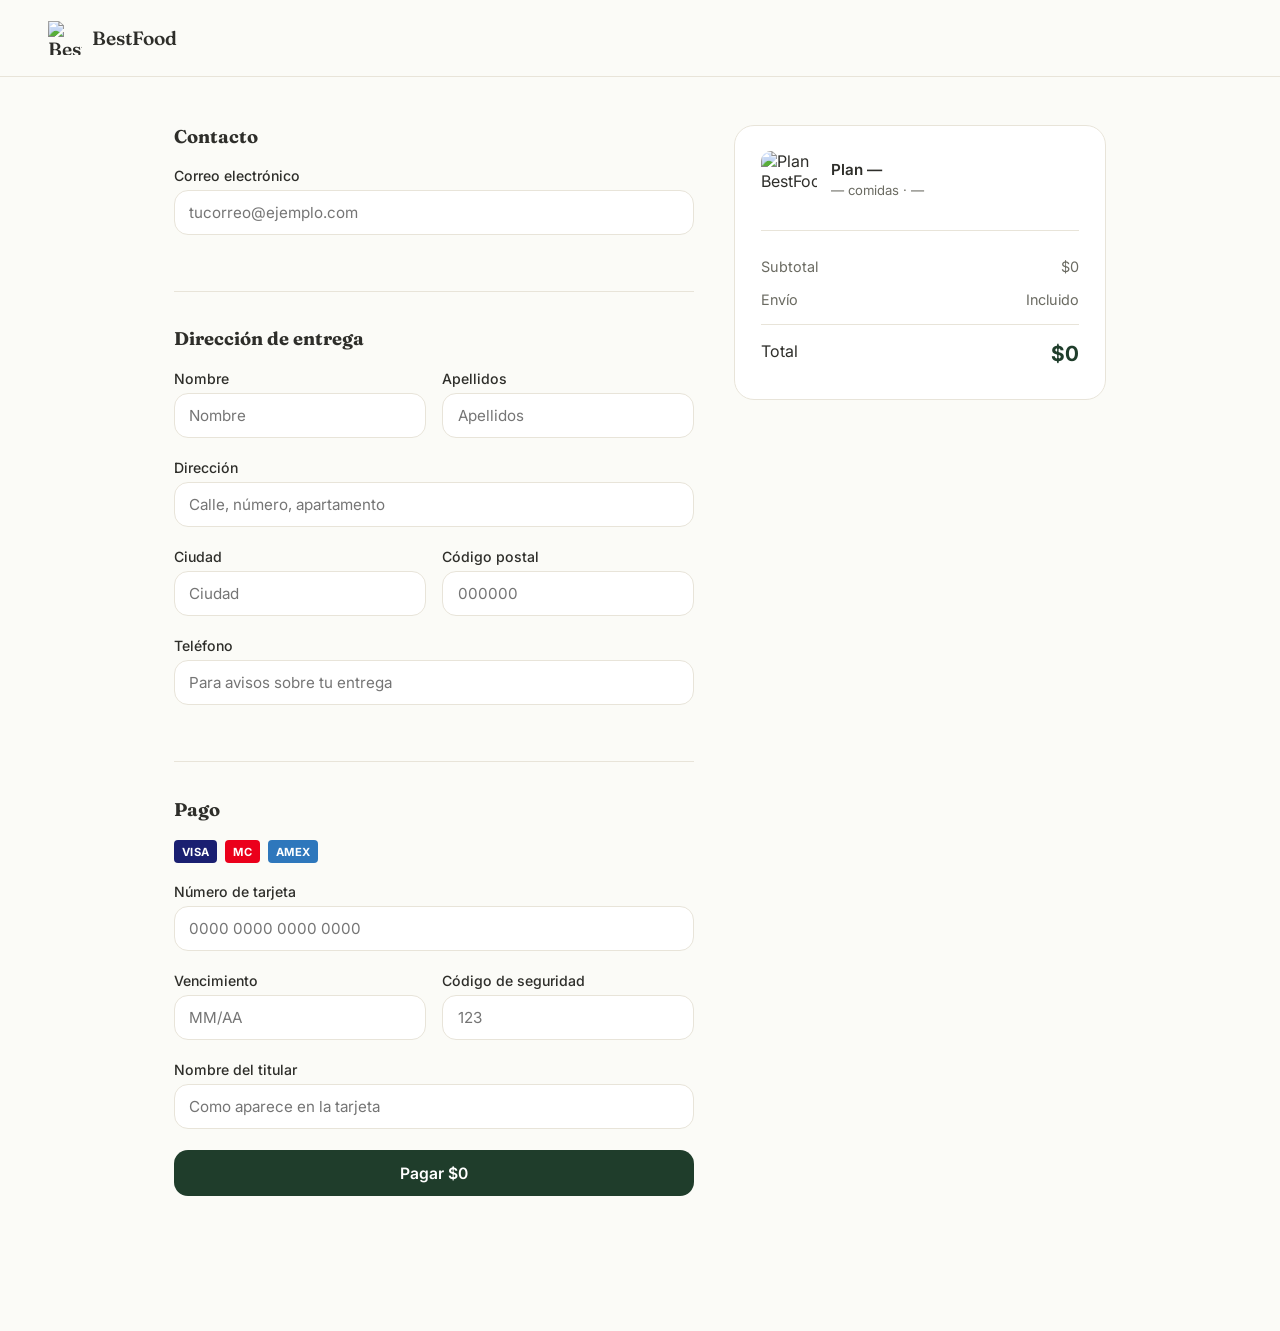
==== checkout.html @ bfc7ee5a "Add files via upload" ====
<!DOCTYPE html>
<html lang="es">
<head>
  <meta charset="UTF-8">
  <meta name="viewport" content="width=device-width, initial-scale=1.0">
  <title>BestFood — Confirma tu pedido</title>

  <link rel="icon" type="image/png" href="assets/logo.png">

  <link rel="preconnect" href="https://fonts.googleapis.com">
  <link href="https://fonts.googleapis.com/css2?family=Fraunces:opsz,wght@9..144,400;9..144,600;9..144,700&family=Inter:wght@400;500;600;700&display=swap" rel="stylesheet">

  <link rel="stylesheet" href="css/styles.css">
</head>
<body>

  <header class="site-nav">
    <a href="landing.html" class="nav-logo">
      <img src="assets/logo.png" alt="BestFood" class="nav-logo-icon">
      BestFood
    </a>
  </header>

  <section class="checkout-wrap">

    <!-- ============ FORMULARIO: CONTACTO + ENTREGA + PAGO ============ -->
    <div class="checkout-form-col">

      <form id="payment-form" novalidate>

        <div class="checkout-block">
          <h2>Contacto</h2>
          <div class="field">
            <label for="contact-email">Correo electrónico</label>
            <input type="email" id="contact-email" placeholder="tucorreo@ejemplo.com" required>
          </div>
        </div>

        <div class="checkout-block">
          <h2>Dirección de entrega</h2>
          <div class="field-row-split">
            <div class="field">
              <label for="ship-name">Nombre</label>
              <input type="text" id="ship-name" placeholder="Nombre" required>
            </div>
            <div class="field">
              <label for="ship-lastname">Apellidos</label>
              <input type="text" id="ship-lastname" placeholder="Apellidos" required>
            </div>
          </div>
          <div class="field">
            <label for="ship-address">Dirección</label>
            <input type="text" id="ship-address" placeholder="Calle, número, apartamento" required>
          </div>
          <div class="field-row-split">
            <div class="field">
              <label for="ship-city">Ciudad</label>
              <input type="text" id="ship-city" placeholder="Ciudad" required>
            </div>
            <div class="field">
              <label for="ship-zip">Código postal</label>
              <input type="text" id="ship-zip" placeholder="000000" required>
            </div>
          </div>
          <div class="field">
            <label for="ship-phone">Teléfono</label>
            <input type="tel" id="ship-phone" placeholder="Para avisos sobre tu entrega" required>
          </div>
        </div>

        <div class="checkout-block" id="checkout-payment">
          <h2>Pago</h2>
          <div class="card-brands">
            <span class="card-brand visa">VISA</span>
            <span class="card-brand mc">MC</span>
            <span class="card-brand amex">AMEX</span>
          </div>

          <div class="field">
            <label for="card-number">Número de tarjeta</label>
            <input type="text" id="card-number" placeholder="0000 0000 0000 0000" maxlength="19" inputmode="numeric" required>
          </div>

          <div class="field-row-split">
            <div class="field">
              <label for="card-expiry">Vencimiento</label>
              <input type="text" id="card-expiry" placeholder="MM/AA" maxlength="5" required>
            </div>
            <div class="field">
              <label for="card-cvv">Código de seguridad</label>
              <input type="text" id="card-cvv" placeholder="123" maxlength="3" inputmode="numeric" required>
            </div>
          </div>

          <div class="field">
            <label for="card-name">Nombre del titular</label>
            <input type="text" id="card-name" placeholder="Como aparece en la tarjeta" required>
          </div>

          <button type="submit" class="btn-primary btn-block" id="pay-btn">Pagar <span id="pay-btn-total">$0</span></button>
        </div>
      </form>
    </div>

    <!-- ============ RESUMEN DEL PEDIDO (columna lateral) ============ -->
    <div class="checkout-summary-col">
      <div class="checkout-summary">
        <div class="summary-item">
          <img src="https://images.pexels.com/photos/725991/pexels-photo-725991.jpeg?cs=tinysrgb&w=200" alt="Plan BestFood" class="summary-thumb">
          <div>
            <p class="summary-item-title">Plan <span id="summary-plan">—</span></p>
            <p class="summary-item-sub"><span id="summary-meals">—</span> · <span id="summary-delivery">—</span></p>
          </div>
        </div>

        <div class="summary-line">
          <span>Subtotal</span>
          <span id="summary-subtotal">$0</span>
        </div>
        <div class="summary-line">
          <span>Envío</span>
          <span>Incluido</span>
        </div>
        <div class="summary-line summary-total">
          <span>Total</span>
          <strong id="summary-total">$0</strong>
        </div>
      </div>
    </div>

    <!-- ============ MENSAJE DE ÉXITO (oculto hasta pagar) ============ -->
    <div class="checkout-success" id="checkout-success">
      <div class="success-icon">✓</div>
      <h2>¡Pedido confirmado!</h2>
      <p>Tu suscripción a BestFood quedó activada. Te enviamos la confirmación a tu correo.</p>
      <a href="cuenta.html" class="btn-ghost btn-block">Ir a mi cuenta</a>
    </div>

  </section>

  <script src="js/script.js"></script>
  <script src="js/integracion-platos.js"></script>
</body>
</html>
---- css/styles.css ----
/* ============================================
   BESTFOOD — TOKENS DE DISEÑO
   Aquí definimos nuestra "paleta oficial" como variables,
   así si un color cambia, lo cambiamos en un solo lugar.
   ============================================ */
:root {
  --forest: #1F3D2B;       /* verde principal: marca, botones */
  --forest-dark: #16301F;  /* verde oscuro: hover, fondos fuertes */
  --mango: #F2A93B;        /* acento cálido: energía, festival */
  --cream: #FBFBF7;        /* fondo claro general */
  --sand: #E8E4D9;         /* tarjetas / bloques suaves */
  --ink: #2E2E2A;          /* texto principal */
  --ink-soft: #6B6B62;     /* texto secundario */
  --error: #C4453A;

  --sage: #8FBFA0;         /* verde suave: acentos secundarios */
  --mist: #E4EFE6;         /* verde muy claro: fondos suaves */

  --font-display: 'Fraunces', serif;
  --font-body: 'Inter', sans-serif;

  --radius: 14px;
  --radius-lg: 20px;
}

* {
  box-sizing: border-box;
  margin: 0;
  padding: 0;
}

body {
  font-family: var(--font-body);
  color: var(--ink);
  background: var(--cream);
}

/* ============================================
   LAYOUT GENERAL: dos columnas (marca | formulario)
   ============================================ */
.auth-screen {
  display: grid;
  grid-template-columns: 1.1fr 1fr;
  min-height: 100vh;
}

/* ============================================
   PANEL IZQUIERDO — MARCA
   ============================================ */
.brand-panel {
  background: var(--forest);
  color: var(--cream);
  padding: 4rem 3.5rem;
  display: flex;
  flex-direction: column;
  justify-content: space-between;
  position: relative;
  overflow: hidden;
}

.brand-mark {
  display: inline-block;
  font-family: var(--font-display);
  font-weight: 600;
  font-size: 1.25rem;
  letter-spacing: 0.02em;
  margin-bottom: 3rem;
  color: inherit;
  text-decoration: none;
}

.brand-panel h1 {
  font-family: var(--font-display);
  font-weight: 600;
  font-size: clamp(2.4rem, 4vw, 3.4rem);
  line-height: 1.1;
  max-width: 11ch;
  margin-bottom: 1.5rem;
}

.brand-copy {
  max-width: 38ch;
  font-size: 1.05rem;
  line-height: 1.6;
  color: #DCE7DE;
  margin-bottom: 2.5rem;
}

.brand-highlights {
  list-style: none;
  display: flex;
  flex-direction: column;
  gap: 0.9rem;
  font-size: 0.95rem;
}

.brand-highlights li {
  display: flex;
  align-items: center;
  gap: 0.75rem;
  color: #EEF3EE;
}

.dot {
  width: 9px;
  height: 9px;
  border-radius: 50%;
  flex-shrink: 0;
}

.dot-cal  { background: #8FBFA0; }
.dot-leaf { background: #C7E0B8; }
.dot-fest { background: var(--mango); }

/* Ilustración decorativa: un "plato" hecho solo con CSS */
.plate {
  position: absolute;
  right: -60px;
  bottom: -60px;
  width: 260px;
  height: 260px;
}

.plate-ring {
  position: absolute;
  inset: 0;
  border-radius: 50%;
  border: 2px solid rgba(255,255,255,0.15);
}

.plate-food {
  position: absolute;
  border-radius: 50%;
  opacity: 0.9;
}

.food-1 { width: 90px; height: 90px; background: var(--mango); top: 40px; left: 50px; }
.food-2 { width: 60px; height: 60px; background: #8FBFA0; top: 130px; left: 130px; }
.food-3 { width: 45px; height: 45px; background: #C7E0B8; top: 60px; left: 150px; }

/* ============================================
   PANEL DERECHO — FORMULARIO
   ============================================ */
.form-panel {
  position: relative;
  overflow: hidden;
  display: flex;
  align-items: center;
  justify-content: center;
  padding: 3rem 2rem;
  background-image: url('https://images.pexels.com/photos/3872370/pexels-photo-3872370.jpeg?cs=tinysrgb&w=1200');
  background-size: cover;
  background-position: center;
}

/* Igual que en el hero: difuminamos la foto en un pseudo-elemento aparte,
   y encima ponemos una capa casi blanca para que el formulario siga siendo
   perfectamente legible — la foto solo se asoma como un detalle de color. */
.form-panel::before {
  content: '';
  position: absolute;
  inset: -20px;
  background: inherit;
  filter: blur(18px) saturate(0.9);
  z-index: 0;
}

.form-panel::after {
  content: '';
  position: absolute;
  inset: 0;
  background: rgba(251, 251, 247, 0.93);
  z-index: 1;
}

.form-wrap {
  position: relative;
  z-index: 2;
  width: 100%;
  max-width: 380px;
}

.form-header h2 {
  font-family: var(--font-display);
  font-weight: 600;
  font-size: 2rem;
  margin-bottom: 0.5rem;
}

.form-header p {
  color: var(--ink-soft);
  font-size: 0.95rem;
  margin-bottom: 2.2rem;
}

.field {
  margin-bottom: 1.3rem;
}

.field label {
  display: block;
  font-size: 0.88rem;
  font-weight: 500;
  margin-bottom: 0.4rem;
}

.field input {
  width: 100%;
  padding: 0.75rem 0.9rem;
  border: 1.5px solid var(--sand);
  border-radius: var(--radius);
  font-family: var(--font-body);
  font-size: 0.95rem;
  background: #fff;
  transition: border-color 0.15s ease;
}

.field input:focus {
  outline: none;
  border-color: var(--forest);
}

.field input.invalid {
  border-color: var(--error);
}

.error-message {
  display: block;
  min-height: 1.1em;
  font-size: 0.8rem;
  color: var(--error);
  margin-top: 0.3rem;
}

.password-field {
  position: relative;
}

.password-field input {
  padding-right: 3.2rem;
}

.toggle-password {
  position: absolute;
  right: 0.6rem;
  top: 50%;
  transform: translateY(-50%);
  border: none;
  background: none;
  color: var(--ink-soft);
  font-size: 0.8rem;
  font-weight: 500;
  cursor: pointer;
}

.field-row {
  display: flex;
  align-items: center;
  justify-content: space-between;
  font-size: 0.85rem;
  margin-bottom: 1.6rem;
}

.checkbox-label {
  display: flex;
  align-items: center;
  gap: 0.4rem;
  color: var(--ink-soft);
}

.link-muted {
  color: var(--forest);
  text-decoration: none;
}

.link-muted:hover {
  text-decoration: underline;
}

.btn-primary {
  width: 100%;
  padding: 0.85rem;
  border: none;
  border-radius: var(--radius);
  background: var(--forest);
  color: #fff;
  font-family: var(--font-body);
  font-weight: 600;
  font-size: 0.98rem;
  cursor: pointer;
  transition: background 0.15s ease;
}

.btn-primary:hover {
  background: var(--forest-dark);
}

.btn-primary:disabled {
  opacity: 0.6;
  cursor: not-allowed;
}

.form-feedback {
  min-height: 1.2em;
  font-size: 0.85rem;
  margin-top: 0.8rem;
  text-align: center;
}

.form-feedback.success { color: var(--forest); }
.form-feedback.error   { color: var(--error); }

.switch-auth {
  text-align: center;
  font-size: 0.88rem;
  color: var(--ink-soft);
  margin-top: 1.8rem;
}

.switch-auth a {
  color: var(--forest);
  font-weight: 600;
  text-decoration: none;
}

.switch-auth a:hover {
  text-decoration: underline;
}

/* ============================================
   RESPONSIVE — en pantallas angostas ocultamos
   el panel de marca y dejamos solo el formulario
   ============================================ */
@media (max-width: 860px) {
  .auth-screen {
    grid-template-columns: 1fr;
  }
  .brand-panel {
    display: none;
  }
  .form-panel {
    padding: 2.5rem 1.3rem;
  }
}

/* ============================================
   LANDING PAGE
   ============================================ */

a { color: inherit; }

.btn-small { display: inline-block; width: auto; padding: 0.55rem 1.3rem; font-size: 0.9rem; text-decoration: none; }
.btn-block { display: block; text-align: center; text-decoration: none; }

.btn-ghost {
  display: inline-block;
  padding: 0.85rem 1.6rem;
  border: 1.5px solid var(--forest);
  border-radius: var(--radius);
  color: var(--forest);
  text-decoration: none;
  font-weight: 600;
  font-size: 0.98rem;
  transition: background 0.15s ease;
}

.btn-ghost:hover { background: rgba(31, 61, 43, 0.06); }

/* ---------- NAV ---------- */
.site-nav {
  display: flex;
  align-items: center;
  justify-content: space-between;
  padding: 1.3rem 3rem;
  background: var(--cream);
  border-bottom: 1px solid var(--sand);
  position: sticky;
  top: 0;
  z-index: 20;
}

.nav-logo {
  display: flex;
  align-items: center;
  gap: 0.6rem;
  font-family: var(--font-display);
  font-weight: 600;
  font-size: 1.2rem;
  text-decoration: none;
}

.nav-logo-icon { width: 34px; height: 34px; object-fit: contain; flex-shrink: 0; }

.nav-links {
  display: flex;
  gap: 2rem;
  font-size: 0.95rem;
}

.nav-links a { text-decoration: none; color: var(--ink); }
.nav-links a:hover { color: var(--forest); }

.nav-actions {
  display: flex;
  align-items: center;
  gap: 1.4rem;
  font-size: 0.95rem;
}

.nav-actions a.link-muted { text-decoration: none; }

.nav-icons { gap: 0.5rem; }

.nav-icon-btn {
  width: 40px;
  height: 40px;
  border-radius: 50%;
  display: flex;
  align-items: center;
  justify-content: center;
  color: var(--ink);
  transition: background 0.15s ease, color 0.15s ease;
}

.nav-icon-btn:hover {
  background: var(--sand);
  color: var(--forest);
}

.nav-toggle {
  display: none;
  background: none;
  border: none;
  font-size: 1.4rem;
  cursor: pointer;
}

/* ---------- HERO ---------- */
.hero {
  display: grid;
  grid-template-columns: 1.05fr 1fr;
  min-height: 640px;
}

.hero-brand {
  position: relative;
  display: flex;
  align-items: center;
  padding: 4rem 3.5rem;
  overflow: hidden;
  color: var(--cream);

  background-image: url('https://images.pexels.com/photos/725991/pexels-photo-725991.jpeg?cs=tinysrgb&w=1600');
  background-size: cover;
  background-position: center;
}

/* Difuminamos la foto sin difuminar el texto: el blur va en un
   pseudo-elemento que ocupa todo el fondo, y el contenido va aparte. */
.hero-brand::before {
  content: '';
  position: absolute;
  inset: -20px;
  background: inherit;
  filter: blur(6px) saturate(0.9);
  z-index: 0;
}

.hero-brand-overlay {
  position: absolute;
  inset: 0;
  background: linear-gradient(160deg, rgba(31,61,43,0.92), rgba(22,48,31,0.88));
  z-index: 1;
}

.hero-brand-content {
  position: relative;
  z-index: 2;
  max-width: 34ch;
}

.eyebrow-plain {
  font-size: 0.95rem;
  color: #C7E0B8;
  margin-bottom: 1.2rem;
}

.hero-brand h1 {
  font-family: var(--font-display);
  font-weight: 600;
  font-size: clamp(2.4rem, 4vw, 3.2rem);
  line-height: 1.12;
  margin-bottom: 1.3rem;
}

.hero-copy-short {
  font-size: 1.05rem;
  color: #E4ECE6;
  margin-bottom: 1.6rem;
}

.hero-points {
  display: flex;
  flex-direction: column;
  gap: 0.7rem;
  margin-bottom: 2.2rem;
}

.hero-point {
  display: flex;
  align-items: center;
  gap: 0.7rem;
  color: #EEF3EE;
  font-size: 0.98rem;
}

.hero-point-icon {
  width: 32px;
  height: 32px;
  border-radius: 50%;
  background: rgba(255,255,255,0.12);
  display: flex;
  align-items: center;
  justify-content: center;
  font-size: 1rem;
  flex-shrink: 0;
}

.hero-ctas { display: flex; gap: 1rem; flex-wrap: wrap; }

.hero-ctas .btn-ghost {
  border-color: rgba(255,255,255,0.5);
  color: #fff;
}
.hero-ctas .btn-ghost:hover { background: rgba(255,255,255,0.1); }

/* ---------- HERO PREVIEW (mock de producto) ---------- */
.hero-preview {
  position: relative;
  background: var(--mist);
  display: flex;
  align-items: center;
  justify-content: center;
  padding: 3rem;
}

/* Contenedor de tamaño fijo: todo lo demás se posiciona relativo a esto,
   así las coordenadas no dependen del ancho real de la pantalla. */
.preview-stack {
  position: relative;
  width: 100%;
  max-width: 460px;
}

/* ---------- Animación de "flotar" (movimiento sutil y continuo) ---------- */
@keyframes floaty {
  0%, 100% { transform: translateY(0); }
  50% { transform: translateY(-10px); }
}

/* ---------- CARRUSEL DE PLATOS EN EL HERO ---------- */
.dish-carousel {
  position: absolute;
  top: 0;
  left: 0;
  width: 178px;
  background: #fff;
  border-radius: var(--radius);
  padding: 0.6rem 0.6rem 0.9rem;
  box-shadow: 0 20px 36px -18px rgba(31,61,43,0.35);
  transform: rotate(-4deg);
  z-index: 3;
  animation: floaty 5s ease-in-out infinite;
}

.dish-carousel img {
  width: 100%;
  aspect-ratio: 1 / 1;
  object-fit: cover;
  border-radius: 8px;
  display: block;
  transition: opacity 0.4s ease;
}

.dish-carousel-caption {
  font-size: 0.78rem;
  font-weight: 600;
  text-align: center;
  margin-top: 0.5rem;
  color: var(--ink);
}

.dish-carousel-dots {
  display: flex;
  justify-content: center;
  gap: 0.3rem;
  margin-top: 0.4rem;
}

.dish-carousel-dots span {
  width: 5px;
  height: 5px;
  border-radius: 50%;
  background: var(--sand);
  transition: background 0.2s ease;
}

.dish-carousel-dots span.active {
  background: var(--mango);
}

/* ---------- FOTOS PEQUEÑAS DEL COLLAGE ---------- */
.mini-photo {
  position: absolute;
  border-radius: 12px;
  overflow: hidden;
  box-shadow: 0 16px 30px -16px rgba(31,61,43,0.35);
  border: 4px solid #fff;
}

.mini-photo img {
  display: block;
  width: 100%;
  height: 100%;
  object-fit: cover;
}

.mini-photo-1 {
  top: -0.5rem;
  right: 0;
  width: 108px;
  height: 108px;
  transform: rotate(9deg);
  z-index: 2;
  animation: floaty 4.5s ease-in-out infinite;
  animation-delay: 0.3s;
}

.mini-photo-2 {
  top: 7.5rem;
  right: 2.2rem;
  width: 92px;
  height: 92px;
  transform: rotate(-11deg);
  z-index: 1;
  animation: floaty 6s ease-in-out infinite;
  animation-delay: 1.1s;
}

/* El calendario queda en el flujo normal, empujado hacia abajo para
   dejar espacio a las fotos que flotan encima */
.preview-stack .calendar-card {
  margin: 13.5rem auto 0;
}

.calendar-card {
  background: #fff;
  border: 1px solid var(--sand);
  border-radius: var(--radius-lg);
  padding: 1.2rem;
  width: 100%;
  max-width: 340px;
  box-shadow: 0 20px 40px -20px rgba(31,61,43,0.25);
}

.calendar-head {
  display: grid;
  grid-template-columns: repeat(5, 1fr);
  font-size: 0.78rem;
  color: var(--ink-soft);
  margin-bottom: 0.6rem;
  text-align: center;
}

.calendar-grid {
  display: grid;
  grid-template-columns: repeat(5, 1fr);
  gap: 0.5rem;
}

.cal-cell {
  aspect-ratio: 1;
  border-radius: 10px;
  background: var(--cream);
  display: flex;
  align-items: center;
  justify-content: center;
  font-size: 1.1rem;
}

.cal-cell.has-meal { background: var(--sand); }
.cal-cell.fest { background: #FBEBCB; }

.floating-card {
  position: absolute;
  background: #fff;
  border-radius: var(--radius);
  padding: 1rem 1.2rem;
  box-shadow: 0 16px 32px -18px rgba(31,61,43,0.3);
  font-size: 0.85rem;
}

.nutrition-card {
  top: 15.5rem;
  right: -1.5rem;
  width: 185px;
  animation: floaty 5.5s ease-in-out infinite;
  animation-delay: 0.6s;
}

.floating-title { font-weight: 600; margin-bottom: 0.6rem; }

.nutrient-row { margin-bottom: 0.55rem; }
.nutrient-row span { display: block; font-size: 0.78rem; color: var(--ink-soft); margin-bottom: 0.25rem; }

.bar { background: var(--sand); border-radius: 6px; height: 6px; overflow: hidden; }
.bar span { display: block; height: 100%; border-radius: 6px; }

.festival-badge {
  bottom: -1rem;
  left: -1.5rem;
  display: flex;
  align-items: center;
  gap: 0.5rem;
  border: 1.5px solid var(--mango);
  max-width: 230px;
  animation: floaty 5s ease-in-out infinite;
  animation-delay: 1.4s;
}

/* ---------- SECCIONES GENERALES ---------- */
.section {
  padding: 5.5rem 3.5rem;
  max-width: 1180px;
  margin: 0 auto;
}

.section.alt { max-width: none; background: var(--sand); }
.section.alt .section-head,
.section.alt .cards-grid { max-width: 1180px; margin-left: auto; margin-right: auto; }

.section-head {
  text-align: center;
  max-width: 46ch;
  margin: 0 auto 3rem;
}

.section-head h2 {
  font-family: var(--font-display);
  font-weight: 600;
  font-size: clamp(1.8rem, 3vw, 2.4rem);
  margin-bottom: 0.6rem;
}

.section-head p { color: var(--ink-soft); font-size: 1.02rem; }

/* ---------- CÓMO FUNCIONA ---------- */
.steps {
  display: grid;
  grid-template-columns: repeat(3, 1fr);
  gap: 2.5rem;
}

.step-number {
  display: inline-flex;
  align-items: center;
  justify-content: center;
  width: 34px;
  height: 34px;
  border-radius: 50%;
  background: var(--forest);
  color: #fff;
  font-weight: 600;
  font-size: 0.95rem;
  margin-bottom: 1rem;
}

.step h3 { font-family: var(--font-display); font-size: 1.25rem; margin-bottom: 0.5rem; }
.step p { color: var(--ink-soft); font-size: 0.95rem; line-height: 1.55; }

/* ---------- CARDS: diferenciadores ---------- */
.cards-grid {
  display: grid;
  grid-template-columns: repeat(3, 1fr);
  gap: 1.6rem;
}

.feature-card {
  background: #fff;
  border-radius: var(--radius-lg);
  padding: 2rem 1.7rem;
}

.feature-icon { font-size: 1.8rem; margin-bottom: 1rem; }
.feature-card h3 { font-family: var(--font-display); font-size: 1.2rem; margin-bottom: 0.6rem; }
.feature-card p { color: var(--ink-soft); font-size: 0.94rem; line-height: 1.55; }

/* ---------- PLANES ---------- */
.plans-grid {
  display: grid;
  grid-template-columns: repeat(3, 1fr);
  gap: 1.6rem;
  align-items: start;
}

.plan-card {
  border: 1.5px solid var(--sand);
  border-radius: var(--radius-lg);
  padding: 2.2rem 1.8rem;
}

.plan-card.featured {
  border-color: rgba(31,61,43,0.3);
}

.plan-tag {
  display: inline-block;
  background: var(--mango);
  color: var(--forest-dark);
  font-size: 0.75rem;
  font-weight: 600;
  padding: 0.25rem 0.7rem;
  border-radius: 999px;
  margin-bottom: 0.8rem;
}

.plan-card h3 { font-family: var(--font-display); font-size: 1.3rem; margin-bottom: 0.4rem; }

.plan-price { font-size: 2.1rem; font-weight: 600; margin-bottom: 1.4rem; }
.plan-price span { font-size: 0.95rem; font-weight: 400; color: var(--ink-soft); }

.plan-card ul { list-style: none; margin-bottom: 1.8rem; }
.plan-card li {
  font-size: 0.92rem;
  color: var(--ink-soft);
  padding: 0.5rem 0;
  border-bottom: 1px solid var(--sand);
}

/* ---------- FOOTER ---------- */
.site-footer {
  background: var(--forest);
  color: #E4ECE6;
  padding: 3.5rem 3.5rem 2rem;
}

.footer-grid {
  display: grid;
  grid-template-columns: 1.6fr 1fr 1fr 1fr;
  gap: 2.5rem;
  padding-bottom: 2.5rem;
  border-bottom: 1px solid rgba(255,255,255,0.12);
  margin-bottom: 1.5rem;
}

.footer-brand .nav-logo { color: #fff; margin-bottom: 0.6rem; }
.footer-brand p { color: #C7E0B8; font-size: 0.92rem; margin-bottom: 1.2rem; }

.social-icons { display: flex; gap: 0.8rem; }

.social-icons a {
  width: 36px;
  height: 36px;
  border-radius: 50%;
  background: rgba(255,255,255,0.1);
  color: #fff;
  display: flex;
  align-items: center;
  justify-content: center;
  transition: background 0.15s ease;
}

.social-icons a:hover { background: var(--mango); color: var(--forest-dark); }

.footer-heading {
  color: #fff;
  font-weight: 600;
  font-size: 0.9rem;
  margin-bottom: 0.9rem;
}

.footer-col { display: flex; flex-direction: column; gap: 0.6rem; font-size: 0.9rem; }
.footer-col a { color: #C7E0B8; text-decoration: none; }
.footer-col a:hover { color: #fff; }
.footer-address { color: #C7E0B8; margin: 0; }

.footer-copy { font-size: 0.82rem; color: #9DBBA8; }

@media (max-width: 720px) {
  .footer-grid { grid-template-columns: 1fr 1fr; }
}
@media (max-width: 480px) {
  .footer-grid { grid-template-columns: 1fr; }
}

/* ---------- RESPONSIVE LANDING ---------- */
@media (max-width: 960px) {
  .nav-links {
    display: none;
    position: absolute;
    top: 100%;
    left: 0;
    right: 0;
    flex-direction: column;
    gap: 0;
    background: var(--cream);
    border-bottom: 1px solid var(--sand);
  }
  .nav-links.open { display: flex; }
  .nav-links a { padding: 1rem 1.5rem; border-top: 1px solid var(--sand); }
  .nav-toggle { display: block; }
  .hero { grid-template-columns: 1fr; }
  .steps, .cards-grid, .plans-grid { grid-template-columns: 1fr; }
  .section { padding: 3.5rem 1.5rem; }
  .site-nav { padding: 1rem 1.5rem; }
  .nav-actions .link-muted { display: none; }
}

/* ============================================
   GALERÍA DE PLATOS (fotografía real)
   ============================================ */
.dishes-grid {
  display: grid;
  grid-template-columns: repeat(3, 1fr);
  gap: 1.4rem;
}

.dish-card {
  position: relative;
  border-radius: var(--radius-lg);
  overflow: hidden;
  aspect-ratio: 4 / 3;
}

.dish-card img {
  width: 100%;
  height: 100%;
  object-fit: cover;
  display: block;
  transition: transform 0.4s ease;
}

/* Única animación con hover de esta sección: acercamiento sutil de la foto.
   Responde a la acción del usuario, no se dispara sola al cargar. */
.dish-card:hover img {
  transform: scale(1.06);
}

.dish-card figcaption {
  position: absolute;
  inset: auto 0 0 0;
  padding: 1.6rem 1.1rem 1rem;
  background: linear-gradient(0deg, rgba(22,48,31,0.88), rgba(22,48,31,0));
  display: flex;
  flex-direction: column;
  gap: 0.35rem;
}

.dish-name {
  color: #fff;
  font-family: var(--font-display);
  font-weight: 600;
  font-size: 1.05rem;
}

.dish-tag {
  display: inline-block;
  width: fit-content;
  font-size: 0.75rem;
  color: #E4ECE6;
  background: rgba(255,255,255,0.15);
  padding: 0.2rem 0.6rem;
  border-radius: 999px;
}

.dish-tag.festival-tag {
  background: var(--mango);
  color: var(--forest-dark);
  font-weight: 600;
}

/* ============================================
   FEATURE CARDS CON FOTO
   ============================================ */
.feature-card.photo {
  padding: 0;
  overflow: hidden;
}

.feature-photo {
  height: 160px;
  background-size: cover;
  background-position: center;
}

.feature-card.photo .feature-body {
  padding: 1.6rem 1.5rem 1.8rem;
}

@media (max-width: 720px) {
  .dishes-grid { grid-template-columns: repeat(2, 1fr); }
}

@media (max-width: 480px) {
  .dishes-grid { grid-template-columns: 1fr; }
}

/* ============================================
   PÁGINA DE MENÚ (pedido de compra única)
   ============================================ */
.menu-header {
  text-align: center;
  padding: 3.5rem 1.5rem 1rem;
  max-width: 46ch;
  margin: 0 auto;
}

.menu-eyebrow { color: var(--ink-soft); margin-bottom: 0.6rem; }

.menu-header h1 {
  font-family: var(--font-display);
  font-weight: 600;
  font-size: clamp(2rem, 4vw, 2.6rem);
  margin-bottom: 0.7rem;
}

.menu-header p { color: var(--ink-soft); font-size: 1rem; }

.menu-section { padding-top: 1.5rem; }

.menu-grid {
  display: grid;
  grid-template-columns: repeat(3, 1fr);
  gap: 1.6rem;
}

.menu-item {
  background: #fff;
  border: 1px solid var(--sand);
  border-radius: var(--radius-lg);
  overflow: hidden;
}

.menu-item img {
  width: 100%;
  aspect-ratio: 4 / 3;
  object-fit: cover;
  display: block;
}

.menu-item-body { padding: 1.2rem 1.3rem 1.4rem; }
.menu-item-body h3 { font-family: var(--font-display); font-size: 1.1rem; margin-bottom: 0.3rem; }

.menu-item-tag {
  display: inline-block;
  font-size: 0.78rem;
  color: var(--ink-soft);
  background: var(--sand);
  padding: 0.2rem 0.6rem;
  border-radius: 999px;
  margin-bottom: 1rem;
}

.menu-item-tag.festival-tag { background: var(--mango); color: var(--forest-dark); font-weight: 600; }

.menu-item-footer {
  display: flex;
  align-items: center;
  justify-content: space-between;
}

.menu-item-price { font-weight: 600; font-size: 1.05rem; }

@media (max-width: 860px) {
  .menu-grid { grid-template-columns: repeat(2, 1fr); }
}
@media (max-width: 520px) {
  .menu-grid { grid-template-columns: 1fr; }
}

/* ============================================
   CALCULADORA DE PRECIO (sección Planes)
   ============================================ */
.plan-card {
  cursor: pointer;
  transition: border-color 0.15s ease, box-shadow 0.15s ease;
}

.plan-card.selected {
  border-color: var(--forest);
  box-shadow: 0 20px 40px -24px rgba(31,61,43,0.35);
}

.price-calculator {
  max-width: 480px;
  margin: 3rem auto 0;
  background: #fff;
  border: 1.5px solid var(--sand);
  border-radius: var(--radius-lg);
  padding: 2rem 2rem 2.2rem;
}

.price-calculator h3 {
  font-family: var(--font-display);
  font-size: 1.3rem;
  margin-bottom: 0.4rem;
}

.calc-placeholder {
  font-size: 0.92rem;
  color: var(--ink-soft);
  line-height: 1.5;
  padding: 1rem 0 0.4rem;
}

.calc-content { display: none; }
.calc-content.visible { display: block; }

.calc-selected-plan {
  font-size: 0.92rem;
  color: var(--ink-soft);
  margin-bottom: 1.6rem;
}

.calc-selected-plan strong { color: var(--forest); }

.calc-row { margin-bottom: 1.4rem; }

.calc-row label {
  display: block;
  font-size: 0.88rem;
  font-weight: 500;
  margin-bottom: 0.5rem;
}

.calc-row select {
  width: 100%;
  padding: 0.7rem 0.9rem;
  border: 1.5px solid var(--sand);
  border-radius: var(--radius);
  font-family: var(--font-body);
  font-size: 0.92rem;
  background: #fff;
}

.calc-toggle {
  display: flex;
  border: 1.5px solid var(--sand);
  border-radius: var(--radius);
  overflow: hidden;
}

.calc-toggle-btn {
  flex: 1;
  padding: 0.7rem 0.6rem;
  border: none;
  background: #fff;
  font-family: var(--font-body);
  font-size: 0.85rem;
  cursor: pointer;
  transition: background 0.15s ease, color 0.15s ease;
}

.calc-toggle-btn.active {
  background: var(--forest);
  color: #fff;
  font-weight: 600;
}

.calc-total {
  display: flex;
  align-items: baseline;
  justify-content: space-between;
  padding: 1rem 0;
  border-top: 1px solid var(--sand);
  border-bottom: 1px solid var(--sand);
  margin-bottom: 0.8rem;
}

.calc-total span { font-size: 0.9rem; color: var(--ink-soft); }
.calc-total strong { font-size: 1.5rem; color: var(--forest); }

.calc-note {
  font-size: 0.82rem;
  color: var(--ink-soft);
  margin-bottom: 1.4rem;
}

/* ============================================
   PÁGINA DE CHECKOUT
   Nota interna (no visible en la página): el pago y el envío son
   solo de interfaz — no hay pasarela ni backend real conectado.
   ============================================ */
.checkout-wrap {
  max-width: 980px;
  margin: 0 auto;
  padding: 3rem 1.5rem 4rem;
  display: grid;
  grid-template-columns: 1.4fr 1fr;
  gap: 2.5rem;
  align-items: start;
}

.checkout-block {
  margin-bottom: 2.2rem;
  padding-bottom: 2.2rem;
  border-bottom: 1px solid var(--sand);
}

.checkout-block:last-child { border-bottom: none; }

.checkout-block h2 {
  font-family: var(--font-display);
  font-size: 1.15rem;
  margin-bottom: 1.2rem;
}

.field-row-split {
  display: grid;
  grid-template-columns: 1fr 1fr;
  gap: 1rem;
}

.card-brands {
  display: flex;
  gap: 0.5rem;
  margin-bottom: 1.2rem;
}

.card-brand {
  font-size: 0.7rem;
  font-weight: 700;
  letter-spacing: 0.03em;
  color: #fff;
  padding: 0.3rem 0.5rem;
  border-radius: 4px;
}

.card-brand.visa { background: #1a1f71; }
.card-brand.mc { background: #eb001b; }
.card-brand.amex { background: #2e77bc; }

.checkout-summary-col { position: sticky; top: 1.5rem; }

.checkout-summary {
  background: #fff;
  border: 1.5px solid var(--sand);
  border-radius: var(--radius-lg);
  padding: 1.6rem;
}

.summary-item {
  display: flex;
  gap: 0.9rem;
  align-items: center;
  padding-bottom: 1.4rem;
  border-bottom: 1px solid var(--sand);
  margin-bottom: 1.2rem;
}

.summary-thumb {
  width: 56px;
  height: 56px;
  border-radius: 10px;
  object-fit: cover;
  flex-shrink: 0;
}

.summary-item-title { font-weight: 600; font-size: 0.95rem; }
.summary-item-sub { font-size: 0.82rem; color: var(--ink-soft); margin-top: 0.15rem; }

.summary-line {
  display: flex;
  justify-content: space-between;
  font-size: 0.9rem;
  color: var(--ink-soft);
  padding: 0.5rem 0;
}

.summary-total {
  border-top: 1px solid var(--sand);
  margin-top: 0.5rem;
  padding-top: 1rem;
  font-size: 1rem;
  color: var(--ink);
}

.summary-total strong { color: var(--forest); font-size: 1.3rem; }

.checkout-success {
  display: none;
  grid-column: 1 / -1;
  text-align: center;
  padding: 3rem 2rem;
  background: #fff;
  border: 1.5px solid var(--sand);
  border-radius: var(--radius-lg);
}

.checkout-success.visible { display: block; }

.checkout-success h2 {
  font-family: var(--font-display);
  font-size: 1.3rem;
  margin-bottom: 0.8rem;
}

.success-icon {
  width: 56px;
  height: 56px;
  border-radius: 50%;
  background: var(--forest);
  color: #fff;
  font-size: 1.6rem;
  display: flex;
  align-items: center;
  justify-content: center;
  margin: 0 auto 1.2rem;
}

.checkout-success p {
  color: var(--ink-soft);
  max-width: 44ch;
  margin: 0 auto 1.6rem;
  font-size: 0.95rem;
  line-height: 1.55;
}

.checkout-success .btn-ghost { max-width: 260px; margin: 0 auto; }

@media (max-width: 760px) {
  .checkout-wrap { grid-template-columns: 1fr; }
  .checkout-summary-col { position: static; order: -1; }
}

/* ============================================
   PÁGINA DE CUENTA
   ============================================ */
.account-wrap {
  max-width: 760px;
  margin: 0 auto;
  padding: 3rem 1.5rem 4rem;
}

.account-header {
  display: flex;
  align-items: center;
  justify-content: space-between;
  margin-bottom: 2rem;
  flex-wrap: wrap;
  gap: 1rem;
}

.account-greeting { color: var(--ink-soft); font-size: 0.95rem; margin-bottom: 0.3rem; }

.account-header h1 {
  font-family: var(--font-display);
  font-weight: 600;
  font-size: 1.9rem;
}

.plan-badge {
  background: var(--forest);
  color: #fff;
  font-size: 0.85rem;
  font-weight: 600;
  padding: 0.5rem 1rem;
  border-radius: 999px;
}

.account-card {
  background: #fff;
  border: 1.5px solid var(--sand);
  border-radius: var(--radius-lg);
  padding: 1.8rem;
  margin-bottom: 1.5rem;
}

.account-card h2 {
  font-family: var(--font-display);
  font-size: 1.2rem;
  margin-bottom: 1.2rem;
}

.account-card-sub {
  font-size: 0.88rem;
  color: var(--ink-soft);
  margin-top: -0.6rem;
  margin-bottom: 1.4rem;
}

/* ---------- Tu plan activo ---------- */
.plan-summary-grid {
  display: grid;
  grid-template-columns: 1fr 1fr;
  gap: 1.2rem;
  margin-bottom: 1.6rem;
}

.plan-summary-item span {
  display: block;
  font-size: 0.8rem;
  color: var(--ink-soft);
  margin-bottom: 0.3rem;
}

.plan-summary-item strong { font-size: 1rem; }

/* ---------- Historial de pedidos ---------- */
.order-row {
  display: flex;
  align-items: center;
  justify-content: space-between;
  gap: 1rem;
  padding: 0.9rem 0;
  border-bottom: 1px solid var(--sand);
  flex-wrap: wrap;
}

.order-row:last-child { border-bottom: none; }

.order-date { font-size: 0.9rem; font-weight: 500; }
.order-desc { font-size: 0.8rem; color: var(--ink-soft); margin-top: 0.15rem; }

.order-status {
  font-size: 0.75rem;
  font-weight: 600;
  padding: 0.3rem 0.7rem;
  border-radius: 999px;
  white-space: nowrap;
}

.order-status.delivered { background: var(--sand); color: var(--ink); }
.order-status.on-the-way { background: var(--mango); color: var(--forest-dark); }

.order-total { font-size: 0.95rem; }

/* ---------- Preferencias nutricionales ---------- */
.pref-row { margin-bottom: 1.4rem; }

.pref-label {
  display: flex;
  justify-content: space-between;
  font-size: 0.88rem;
  margin-bottom: 0.5rem;
}

.pref-label span:last-child { font-weight: 600; color: var(--forest); }

.pref-row input[type="range"] {
  width: 100%;
  accent-color: var(--forest);
}

.pref-saved-note {
  font-size: 0.8rem;
  color: var(--forest);
  min-height: 1.2em;
}

/* ---------- Novedades ---------- */
.news-list { display: flex; flex-direction: column; gap: 1.1rem; }

.news-item {
  display: flex;
  gap: 0.9rem;
  align-items: flex-start;
}

.news-icon { font-size: 1.3rem; flex-shrink: 0; }
.news-title { font-weight: 600; font-size: 0.92rem; margin-bottom: 0.2rem; }
.news-desc { font-size: 0.85rem; color: var(--ink-soft); }

/* ---------- Gestión de cuenta ---------- */
.account-actions {
  display: flex;
  gap: 1rem;
  flex-wrap: wrap;
}

.account-actions .btn-block { flex: 1; min-width: 180px; }
.logout-btn { color: var(--error); border-color: var(--error); }

@media (max-width: 560px) {
  .plan-summary-grid { grid-template-columns: 1fr; }
}

/* ============================================
   PÁGINA DE DÍAS DE FESTIVAL
   ============================================ */
.festival-hero {
  background: var(--forest);
  color: #fff;
  text-align: center;
  padding: 4rem 1.5rem 3.5rem;
}

.festival-eyebrow { color: #C7E0B8; margin-bottom: 0.8rem; }

.festival-hero h1 {
  font-family: var(--font-display);
  font-weight: 600;
  font-size: clamp(2.2rem, 4vw, 3rem);
  margin-bottom: 1rem;
}

.festival-hero p {
  max-width: 50ch;
  margin: 0 auto;
  color: #E4ECE6;
  font-size: 1.02rem;
  line-height: 1.6;
}

/* ---------- Calendario del mes ---------- */
.festival-calendar-section { padding-bottom: 2rem; }

.festival-weeks {
  display: grid;
  grid-template-columns: repeat(4, 1fr);
  gap: 1rem;
  max-width: 820px;
  margin: 0 auto;
}

.festival-week {
  background: #fff;
  border: 1.5px solid var(--sand);
  border-radius: var(--radius-lg);
  padding: 1.4rem 1rem;
  text-align: center;
}

.festival-week-label {
  display: block;
  font-size: 0.75rem;
  color: var(--ink-soft);
  margin-bottom: 0.6rem;
}

.festival-week-flag {
  display: block;
  font-size: 1.8rem;
  margin-bottom: 0.4rem;
}

.festival-week-country { font-weight: 600; font-size: 0.92rem; }

/* ---------- Grid de países ---------- */
.festival-grid {
  display: grid;
  grid-template-columns: repeat(3, 1fr);
  gap: 1.6rem;
}

.festival-card {
  background: #fff;
  border-radius: var(--radius-lg);
  overflow: hidden;
  box-shadow: 0 16px 32px -20px rgba(31,61,43,0.3);
}

.festival-card img {
  width: 100%;
  aspect-ratio: 4 / 3;
  object-fit: cover;
  display: block;
}

.festival-card-body { padding: 1.3rem 1.4rem 1.6rem; }

.festival-flag {
  font-size: 0.82rem;
  font-weight: 600;
  color: var(--forest);
  margin-bottom: 0.5rem;
}

.festival-card-body h3 {
  font-family: var(--font-display);
  font-size: 1.15rem;
  margin-bottom: 0.5rem;
}

.festival-card-body p:last-child {
  font-size: 0.9rem;
  color: var(--ink-soft);
  line-height: 1.5;
}

/* ---------- CTA final ---------- */
.festival-cta {
  text-align: center;
  padding: 4rem 1.5rem;
  max-width: 50ch;
  margin: 0 auto;
}

.festival-cta h2 {
  font-family: var(--font-display);
  font-size: 1.8rem;
  margin-bottom: 0.7rem;
}

.festival-cta p {
  color: var(--ink-soft);
  margin-bottom: 1.6rem;
}

@media (max-width: 760px) {
  .festival-weeks { grid-template-columns: repeat(2, 1fr); }
  .festival-grid { grid-template-columns: repeat(2, 1fr); }
}
@media (max-width: 480px) {
  .festival-weeks { grid-template-columns: 1fr; }
  .festival-grid { grid-template-columns: 1fr; }
}

.feature-card .link-muted {
  display: inline-block;
  margin-top: 0.8rem;
  font-size: 0.88rem;
  font-weight: 600;
  color: var(--forest);
}
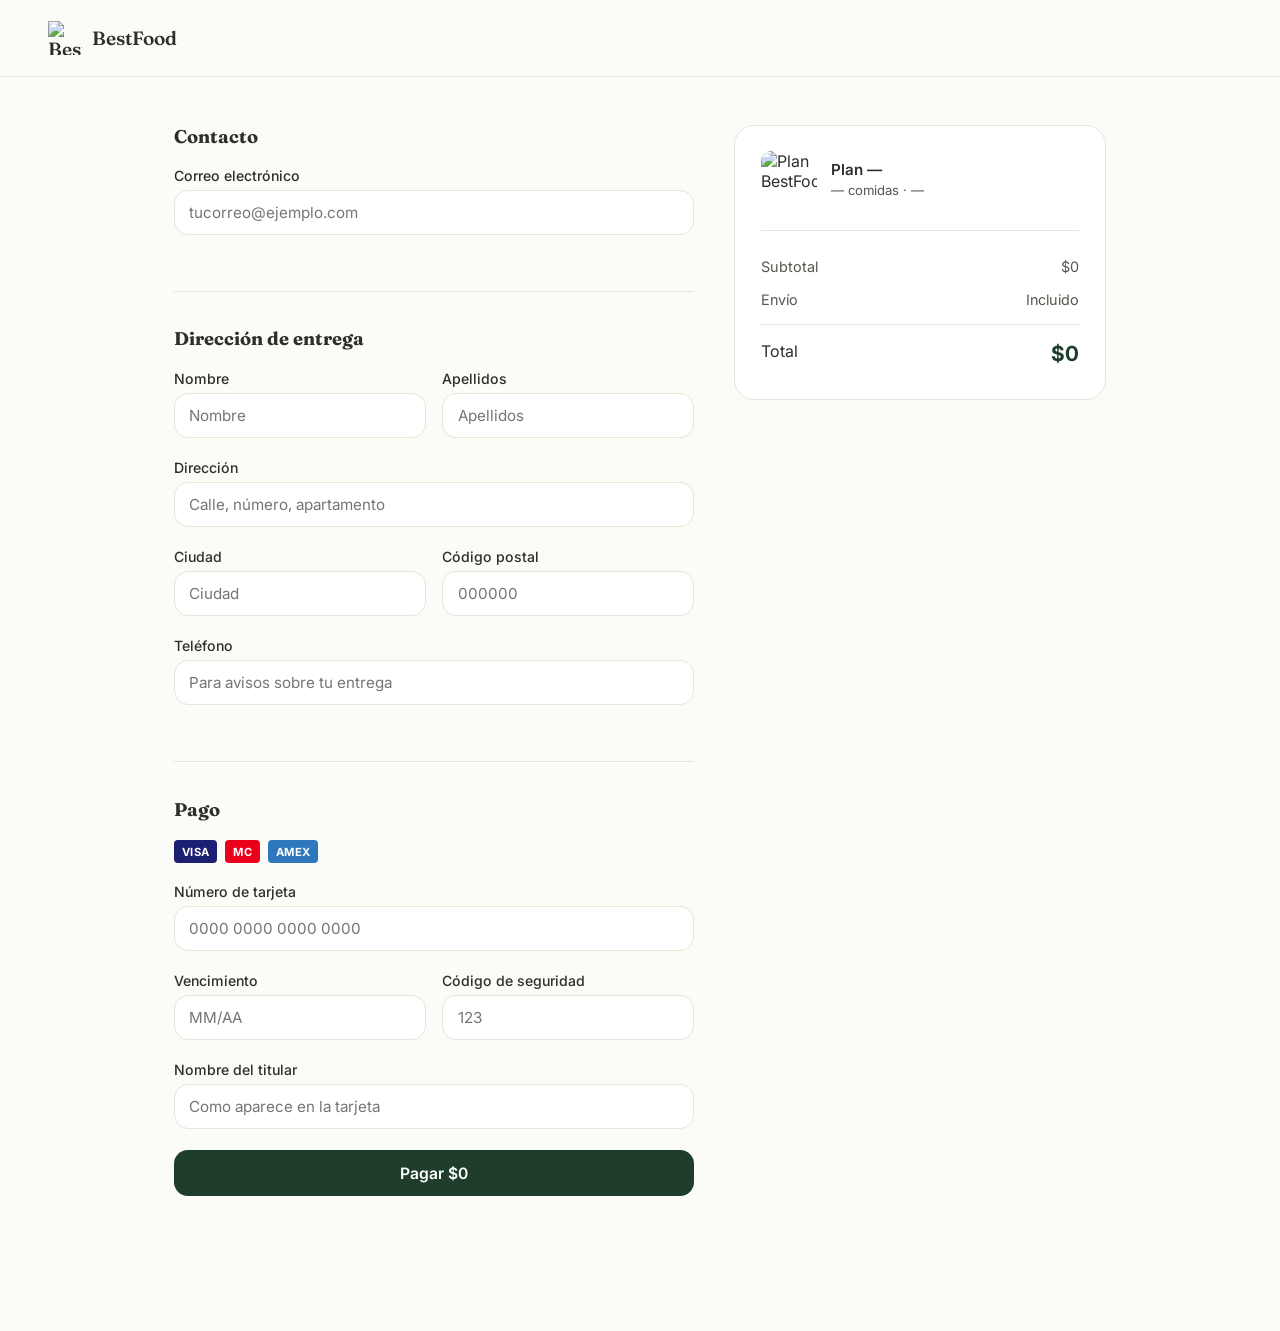
==== commit cf4a8023: "actualizacion y mejora BestFood 1" ====
--- a/checkout.html
+++ b/checkout.html
@@ -3,6 +3,7 @@
 <head>
   <meta charset="UTF-8">
   <meta name="viewport" content="width=device-width, initial-scale=1.0">
+  <meta name="description" content="Revisa los datos de contacto, entrega y pago de tu pedido BestFood.">
   <title>BestFood — Confirma tu pedido</title>
 
   <link rel="icon" type="image/png" href="assets/logo.png">
@@ -15,8 +16,8 @@
 <body>
 
   <header class="site-nav">
-    <a href="landing.html" class="nav-logo">
-      <img src="assets/logo.png" alt="BestFood" class="nav-logo-icon">
+    <a href="index.html" class="nav-logo">
+      <img loading="lazy" decoding="async" src="assets/logo.png" alt="BestFood" class="nav-logo-icon">
       BestFood
     </a>
   </header>
@@ -106,7 +107,7 @@
     <div class="checkout-summary-col">
       <div class="checkout-summary">
         <div class="summary-item">
-          <img src="https://images.pexels.com/photos/725991/pexels-photo-725991.jpeg?cs=tinysrgb&w=200" alt="Plan BestFood" class="summary-thumb">
+          <img loading="lazy" decoding="async" src="https://images.pexels.com/photos/725991/pexels-photo-725991.jpeg?cs=tinysrgb&w=200" alt="Plan BestFood" class="summary-thumb">
           <div>
             <p class="summary-item-title">Plan <span id="summary-plan">—</span></p>
             <p class="summary-item-sub"><span id="summary-meals">—</span> · <span id="summary-delivery">—</span></p>
--- a/css/styles.css
+++ b/css/styles.css
@@ -10,7 +10,7 @@
   --cream: #FBFBF7;        /* fondo claro general */
   --sand: #E8E4D9;         /* tarjetas / bloques suaves */
   --ink: #2E2E2A;          /* texto principal */
-  --ink-soft: #6B6B62;     /* texto secundario */
+  --ink-soft: #55584F; /* contraste reforzado para texto secundario */     /* texto secundario */
   --error: #C4453A;
 
   --sage: #8FBFA0;         /* verde suave: acentos secundarios */
@@ -1623,3 +1623,22 @@
   font-weight: 600;
   color: var(--forest);
 }
+
+
+/* Planificación flexible — funcionalidad BestFood */
+.calc-mode-options{display:grid;grid-template-columns:repeat(2,minmax(0,1fr));gap:12px;margin-top:8px}
+.calc-mode-option{display:flex;gap:10px;align-items:flex-start;border:1px solid var(--line, #ddd);border-radius:12px;padding:12px;cursor:pointer}
+.calc-mode-option input{margin-top:4px;accent-color:var(--forest, #203f2e)}
+.calc-mode-option span{display:grid;gap:4px}.calc-mode-option small{color:var(--ink-soft, #666);line-height:1.4}
+.flexible-days{display:grid;grid-template-columns:repeat(2,minmax(0,1fr));gap:8px;margin-top:10px}
+.flexible-day{border:1px solid var(--line, #ddd);border-radius:10px;padding:10px;display:grid;gap:8px}
+.flexible-day strong{margin-bottom:2px}.flexible-day label{display:flex;align-items:center;gap:7px;font-size:.94rem}.flexible-day input{accent-color:var(--forest, #203f2e)}
+@media(max-width:600px){.calc-mode-options,.flexible-days{grid-template-columns:1fr}}
+
+
+/* Accesibilidad: foco visible, iconografía vectorial y movimiento reducido. */
+.bf-icon { display:inline-block; width:1.15em; height:1.15em; vertical-align:-0.2em; flex:0 0 auto; }
+:focus-visible { outline: 3px solid #1D4ED8; outline-offset: 3px; border-radius: 4px; }
+@media (prefers-reduced-motion: reduce) {
+  *, *::before, *::after { scroll-behavior: auto !important; animation-duration: 0.01ms !important; animation-iteration-count: 1 !important; transition-duration: 0.01ms !important; }
+}
